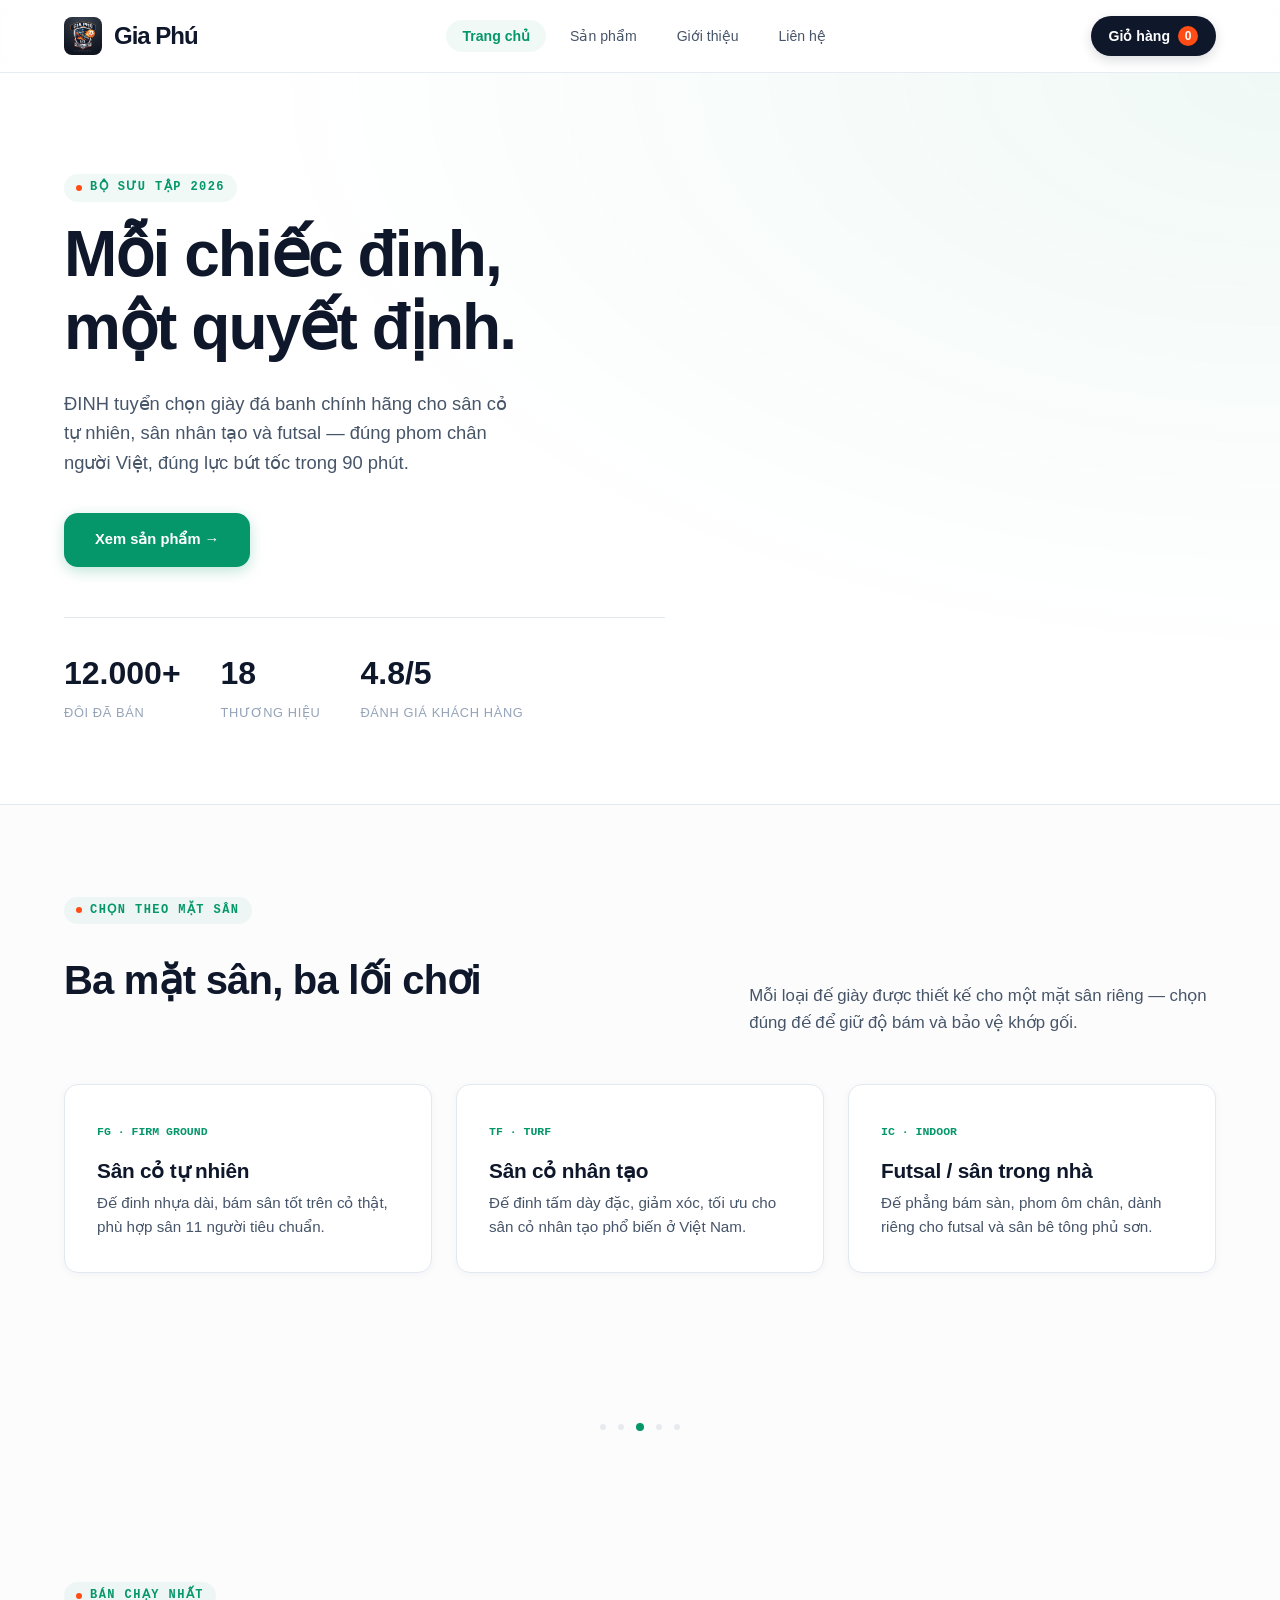
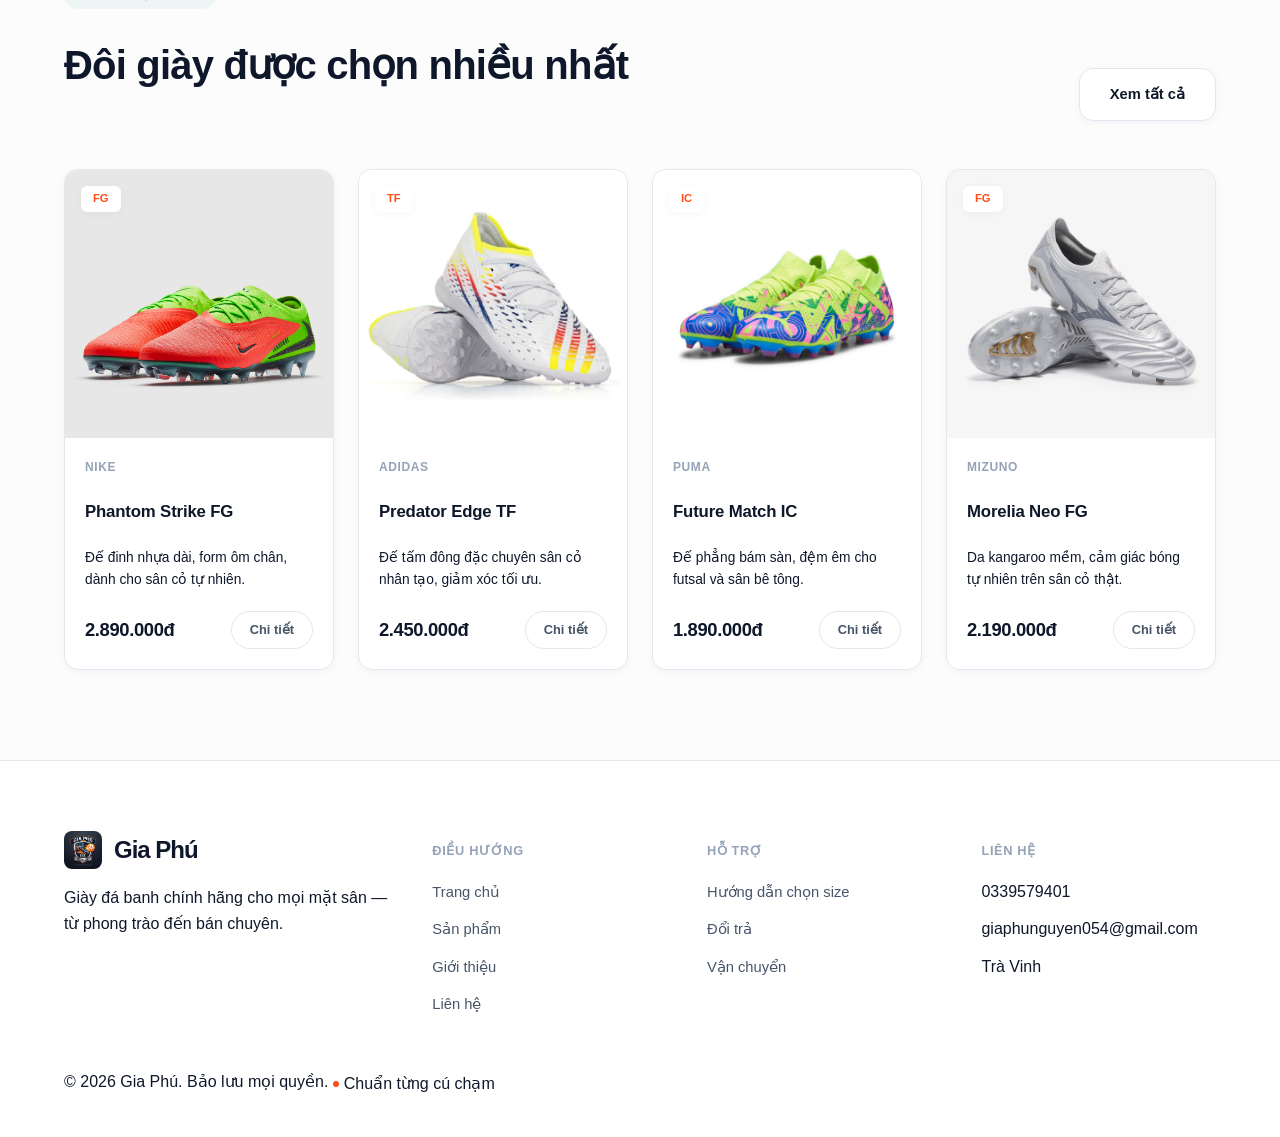
==== index.html @ eb44ae92 "update" ====
<!DOCTYPE html>
<html lang="vi">
<head>
<meta charset="UTF-8">
<meta name="viewport" content="width=device-width, initial-scale=1.0">
<title>Phú — Giày đá banh chính hãng</title>
<meta name="description" content="ĐINH — cửa hàng giày đá banh chính hãng: sân cỏ tự nhiên FG, sân cỏ nhân tạo TF, futsal IC. Chuẩn phom, chuẩn lực, chuẩn từng cú chạm.">
<link rel="icon" href="assets/logogiaphu.jpg">
<link rel="stylesheet" href="css/style.css">
</head>
<body>

<header class="site-header">
  <div class="wrap">
    <a href="index.html" class="brand">
      <img src="assets/logogiaphu.jpg" alt="Gia Phú">Gia Phú</a>
    <nav class="main-nav" id="mainNav">
      <ul>
        <li><a href="index.html" class="active">Trang chủ</a></li>
        <li><a href="html/san-pham.html">Sản phẩm</a></li>
        <li><a href="html/gioi-thieu.html">Giới thiệu</a></li>
        <li><a href="html/lien-he.html">Liên hệ</a></li>
      </ul>
    </nav>
    <div class="header-actions">
      <div class="cart-wrap">
        <button type="button" class="cart-btn" id="cartBtn" aria-haspopup="true" aria-expanded="false">
          <span class="label">Giỏ hàng</span>
          <span class="cart-count" id="cartCount">0</span>
        </button>
        <div class="cart-panel" id="cartPanel"></div>
      </div>    </div>
  </div>
</header>

<section class="hero turf-bg">
  <div class="wrap">
    <div class="hero-copy">
      <span class="eyebrow"><span class="stud"></span> Bộ sưu tập 2026</span>
      <h1>Mỗi chiếc đinh,<br>một quyết định.</h1>
      <p class="lede">ĐINH tuyển chọn giày đá banh chính hãng cho sân cỏ tự nhiên, sân nhân tạo và futsal — đúng phom chân người Việt, đúng lực bứt tốc trong 90 phút.</p>
      <div class="hero-cta">
        <a href="html/san-pham.html" class="btn btn-primary">Xem sản phẩm →</a>
     
      </div>
      <div class="hero-stats">
        <div class="stat"><b>12.000+</b><span>Đôi đã bán</span></div>
        <div class="stat"><b>18</b><span>Thương hiệu</span></div>
        <div class="stat"><b>4.8/5</b><span>Đánh giá khách hàng</span></div>
      </div>
    </div>
    
      
     
    
  </div>
</section>

<section class="categories">
  <div class="wrap">
    <div class="section-head">
      <div>
        <span class="eyebrow"><span class="stud"></span> Chọn theo mặt sân</span>
        <h2>Ba mặt sân, ba lối chơi</h2>
      </div>
      <p>Mỗi loại đế giày được thiết kế cho một mặt sân riêng — chọn đúng đế để giữ độ bám và bảo vệ khớp gối.</p>
    </div>
    <div class="category-grid">
      <div class="category-card">
        <span class="tag">FG · FIRM GROUND</span>
        <h3>Sân cỏ tự nhiên</h3>
        <p>Đế đinh nhựa dài, bám sân tốt trên cỏ thật, phù hợp sân 11 người tiêu chuẩn.</p>
      </div>
      <div class="category-card">
        <span class="tag">TF · TURF</span>
        <h3>Sân cỏ nhân tạo</h3>
        <p>Đế đinh tấm dày đặc, giảm xóc, tối ưu cho sân cỏ nhân tạo phổ biến ở Việt Nam.</p>
      </div>
      <div class="category-card">
        <span class="tag">IC · INDOOR</span>
        <h3>Futsal / sân trong nhà</h3>
        <p>Đế phẳng bám sàn, phom ôm chân, dành riêng cho futsal và sân bê tông phủ sơn.</p>
      </div>
    </div>
  </div>
</section>

<div class="wrap"><div class="stud-divider"><span class="stud"></span><span class="stud"></span><span class="stud"></span><span class="stud"></span><span class="stud"></span></div></div>

<section class="featured">
  <div class="wrap">
    <div class="section-head">
      <div>
        <span class="eyebrow"><span class="stud"></span> Bán chạy nhất</span>
        <h2>Đôi giày được chọn nhiều nhất</h2>
      </div>
      <a href="html/san-pham.html" class="btn btn-ghost">Xem tất cả</a>
    </div>
    <div class="product-grid" id="featuredGrid"></div>
  </div>
</section>


<footer class="site-footer">
  <div class="wrap">
    <div class="footer-grid">
      <div class="footer-brand">
        <a href="index.html" class="brand"><img src="assets/logogiaphu.jpg" alt="Gia Phú">Gia Phú</a>
        <p>Giày đá banh chính hãng cho mọi mặt sân — từ phong trào đến bán chuyên.</p>
      </div>
      <div class="footer-col">
        <h3>Điều hướng</h3>
        <ul>
          <li><a href="index.html">Trang chủ</a></li>
          <li><a href="html/san-pham.html">Sản phẩm</a></li>
          <li><a href="html/gioi-thieu.html">Giới thiệu</a></li>
          <li><a href="html/lien-he.html">Liên hệ</a></li>
        </ul>
      </div>
      <div class="footer-col">
        <h3>Hỗ trợ</h3>
        <ul>
          <li><a href="html/lien-he.html">Hướng dẫn chọn size</a></li>
          <li><a href="html/lien-he.html">Đổi trả</a></li>
          <li><a href="html/lien-he.html">Vận chuyển</a></li>
        </ul>
      </div>
      <div class="footer-col">
        <h3>Liên hệ</h3>
        <ul>
          <li>0339579401</li>
          <li>giaphunguyen054@gmail.com</li>
          <li>Trà Vinh</li>
        </ul>
      </div>
    </div>
    <div class="footer-bottom">
      <span>© 2026 Gia Phú. Bảo lưu mọi quyền.</span>
      <span class="stud-row"><span class="stud"></span> Chuẩn từng cú chạm</span>
    </div>
  </div>
</footer>

<script src="js/script.js"></script>
</body>
</html>
---- css/style.css ----
/* =========================================================
   ĐINH — Giày đá banh chính hãng
   Design tokens - PREMIUM MODERN LIGHT INTERFACE
   ========================================================= */

:root {
  /* Bảng màu sáng hiện đại, thanh lịch */
  --bg-main: #fcfcfd;
  --bg-sub: #f3f4f6;
  --bg-card: #ffffff;
  
  /* Màu chữ phân cấp rõ ràng theo chuẩn UI/UX hiện đại */
  --text-main: #0f172a;    /* Slate 900 - cực kỳ sang trọng */
  --text-muted: #475569;   /* Slate 600 */
  --text-light: #94a3b8;   /* Slate 400 */
  --line: #e2e8f0;         /* Slate 200 - đường kẻ rất mảnh và nhẹ */
  
  /* Màu sắc thương hiệu làm điểm nhấn (Accent Colors) */
  --pitch-green: #059669;  /* Emerald Green tươi mới, hiện đại hơn */
  --pitch-green-light: rgba(5, 150, 105, 0.06);
  --lace: #ff4d15;         /* Neon Orange năng động */
  --lace-dim: rgba(255, 77, 21, 0.08);

  /* Hệ thống font chữ hình khối hiện đại, bo tròn nhẹ góc dễ đọc */
  --font-display: 'Inter', -apple-system, BlinkMacSystemFont, 'Segoe UI', Roboto, sans-serif;
  --font-body: 'Inter', -apple-system, BlinkMacSystemFont, 'Segoe UI', Roboto, sans-serif;
  --font-mono: 'Space Mono', 'JetBrains Mono', monospace;

  --container: 1200px; /* Mở rộng không gian hiển thị rộng rãi hơn */
  --radius-sm: 8px;
  --radius: 14px;      /* Bo góc sâu hơn tạo cảm giác app di động modern */
  --radius-lg: 24px;
  
  /* Hệ thống đổ bóng mềm (Soft Shadows) đổ bóng dạng mờ */
  --shadow-sm: 0 2px 8px rgba(15, 23, 42, 0.04);
  --shadow-md: 0 12px 34px -10px rgba(15, 23, 42, 0.06);
  --shadow-lg: 0 20px 40px -15px rgba(15, 23, 42, 0.08);
}

* { 
  box-sizing: border-box; 
  transition: all 0.25s cubic-bezier(0.4, 0, 0.2, 1); /* Hiệu ứng mượt mà cho mọi tương tác */
}
html { scroll-behavior: smooth; }

body {
  margin: 0;
  background: var(--bg-main);
  color: var(--text-main);
  font-family: var(--font-body);
  line-height: 1.6;
  -webkit-font-smoothing: antialiased;
}

a { color: inherit; text-decoration: none; transition: color 0.2s ease; }
img { max-width: 100%; display: block; }
ul { list-style: none; margin: 0; padding: 0; }
button { font-family: inherit; }

.wrap {
  max-width: var(--container);
  margin: 0 auto;
  padding: 0 24px;
}

/* Kiểu chữ tiêu đề hiện đại: hạ bớt độ tương phản kích thước bạo lực, tăng độ tinh tế */
h1, h2, h3, .display {
  font-family: var(--font-display);
  font-weight: 700;
  letter-spacing: -0.03em;
  text-transform: none;
  line-height: 1.15;
  color: var(--text-main);
}

h1 { font-size: clamp(2.4rem, 6vw, 4rem); font-weight: 800; }
h2 { font-size: clamp(1.8rem, 4vw, 2.5rem); font-weight: 800; letter-spacing: -0.02em; }
h3 { font-size: 1.3rem; font-weight: 600; letter-spacing: -0.01em; }

.eyebrow {
  font-family: var(--font-mono);
  font-size: 0.75rem;
  letter-spacing: 0.12em;
  text-transform: uppercase;
  color: var(--pitch-green);
  background: var(--pitch-green-light);
  padding: 4px 12px;
  border-radius: 999px;
  display: inline-flex;
  align-items: center;
  gap: 8px;
  font-weight: 600;
}

.price {
  font-family: var(--font-display);
  font-weight: 700;
  letter-spacing: -0.02em;
}

/* ---------- Stud signature mark ---------- */
.stud {
  display: inline-block;
  width: 6px;
  height: 6px;
  border-radius: 50%;
  background: var(--lace);
  flex: none;
}

.stud-row {
  display: inline-flex;
  align-items: center;
  gap: 5px;
}

.stud-divider {
  display: flex;
  align-items: center;
  justify-content: center;
  gap: 12px;
  margin: 0;
  padding: 60px 0;
}
.stud-divider .stud { width: 6px; height: 6px; opacity: 0.2; background: var(--text-light); }
.stud-divider .stud:nth-child(3) { opacity: 1; width: 8px; height: 8px; background: var(--pitch-green); }

/* ---------- Turf stripe background (Modern Glow) ---------- */
.turf-bg {
  position: relative;
  overflow: hidden;
  background: radial-gradient(100% 100% at 100% 0%, var(--pitch-green-light) 0%, transparent 80%), #ffffff;
  border-bottom: 1px solid var(--line);
}
.turf-bg::before { display: none; }
.turf-bg > * { position: relative; z-index: 1; }

/* ---------- Header / Nav hiện đại ---------- */
.site-header {
  position: sticky;
  top: 0;
  z-index: 50;
  background: rgba(255, 255, 255, 0.8);
  backdrop-filter: blur(20px); /* Hiệu ứng kính mờ (Glassmorphism) cao cấp */
  border-bottom: 1px solid rgba(226, 232, 240, 0.8);
}

.site-header .wrap {
  display: flex;
  flex-wrap: wrap;
  row-gap: 12px;
  align-items: center;
  justify-content: space-between;
  padding-top: 16px;
  padding-bottom: 16px;
}

.brand {
  display: flex;
  align-items: center;
  gap: 12px;
  font-family: var(--font-display);
  font-size: 1.5rem;
  font-weight: 800;
  letter-spacing: -1px;
  color: var(--text-main);
}
.brand img { width: 38px; height: 38px; border-radius: var(--radius-sm); object-fit: cover; }

.main-nav ul {
  display: flex;
  gap: 8px;
}
.main-nav a {
  font-size: 0.88rem;
  font-weight: 500;
  color: var(--text-muted);
  padding: 8px 16px;
  border-radius: 999px;
}
.main-nav a:hover { color: var(--text-main); background: var(--bg-sub); }
.main-nav a.active { 
  color: var(--pitch-green); 
  background: var(--pitch-green-light);
  font-weight: 600;
}

.header-actions { display: flex; align-items: center; gap: 16px; z-index: 2; }
.cart-wrap { position: relative; }
.cart-btn {
  border: none;
  padding: 10px 18px;
  border-radius: 999px;
  font-size: 0.88rem;
  font-weight: 600;
  display: flex;
  align-items: center;
  gap: 8px;
  background: var(--text-main);
  color: #ffffff;
  box-shadow: 0 4px 12px rgba(15, 23, 42, 0.15);
  cursor: pointer;
}
.cart-btn:hover { background: #1e293b; transform: translateY(-1px); }
.cart-count {
  background: var(--lace);
  color: #ffffff;
  font-family: var(--font-display);
  font-weight: 700;
  font-size: 0.75rem;
  min-width: 20px;
  height: 20px;
  border-radius: 999px;
  display: inline-flex;
  align-items: center;
  justify-content: center;
}

/* ---------- Cart dropdown panel ---------- */
.cart-panel {
  display: none;
  position: absolute;
  top: calc(100% + 12px);
  right: 0;
  width: 340px;
  max-width: 90vw;
  background: #ffffff;
  border: 1px solid var(--line);
  border-radius: var(--radius);
  box-shadow: var(--shadow-lg);
  padding: 18px;
  z-index: 60;
}
.cart-panel.open { display: block; }
.cart-panel h3 { font-size: 1rem; margin: 0 0 12px; }
.cart-panel .cart-empty { color: var(--text-light); font-size: 0.9rem; padding: 20px 0; text-align: center; }
.cart-items { max-height: 320px; overflow-y: auto; display: flex; flex-direction: column; gap: 12px; margin-bottom: 14px; }
.cart-item { display: flex; gap: 10px; align-items: center; }
.cart-item img { width: 52px; height: 52px; object-fit: cover; border-radius: var(--radius-sm); flex: none; }
.cart-item-info { flex: 1; min-width: 0; }
.cart-item-info .name { font-size: 0.86rem; font-weight: 600; display: block; overflow: hidden; text-overflow: ellipsis; white-space: nowrap; }
.cart-item-info .meta { font-size: 0.78rem; color: var(--text-light); }
.cart-item-info .line-price { font-size: 0.82rem; font-weight: 600; color: var(--pitch-green); }
.cart-item-remove {
  border: none; background: var(--bg-sub); color: var(--text-muted);
  width: 24px; height: 24px; border-radius: 50%; cursor: pointer;
  display: flex; align-items: center; justify-content: center; font-size: 0.85rem; flex: none;
}
.cart-item-remove:hover { background: var(--lace-dim); color: var(--lace); }
.cart-panel-total {
  display: flex; justify-content: space-between; align-items: center;
  border-top: 1px solid var(--line); padding-top: 12px; margin-bottom: 14px; font-weight: 700;
}
.cart-panel-actions { display: flex; flex-direction: column; gap: 8px; }

/* ---------- Buttons (Nút bo tròn, đổ bóng thông minh) ---------- */
.btn {
  display: inline-flex;
  align-items: center;
  justify-content: center;
  gap: 10px;
  padding: 14px 30px;
  border-radius: var(--radius);
  font-weight: 600;
  font-size: 0.92rem;
  border: 1px solid transparent;
  cursor: pointer;
}
.btn-primary {
  background: var(--pitch-green);
  color: #ffffff;
  box-shadow: 0 4px 14px rgba(5, 150, 105, 0.25);
}
.btn-primary:hover { transform: translateY(-3px); box-shadow: 0 6px 20px rgba(5, 150, 105, 0.35); background: #047857; }
.btn-ghost {
  background: #ffffff;
  color: var(--text-main);
  border-color: var(--line);
  box-shadow: var(--shadow-sm);
}
.btn-ghost:hover { border-color: var(--text-light); background: var(--bg-sub); transform: translateY(-2px); }
.btn-block { width: 100%; }

/* ---------- Hero Section hiện đại ---------- */
.hero {
  padding: 100px 0 80px;
}
.hero .wrap {
  display: grid;
  grid-template-columns: 1.1fr 0.9fr;
  gap: 60px;
  align-items: center;
}
.hero-copy p.lede {
  font-size: 1.15rem;
  color: var(--text-muted);
  max-width: 44ch;
  margin: 24px 0 36px;
}
.hero-copy h1 { margin: 16px 0 0; }
.hero-cta { display: flex; gap: 16px; flex-wrap: wrap; }

.hero-stats {
  display: flex;
  gap: 40px;
  margin-top: 50px;
  padding-top: 30px;
  border-top: 1px solid var(--line);
}
.hero-stats .stat b {
  font-family: var(--font-display);
  font-size: 2rem;
  display: block;
  color: var(--text-main);
}
.hero-stats .stat span {
  font-size: 0.8rem;
  color: var(--text-light);
  font-weight: 500;
  text-transform: uppercase;
  letter-spacing: 0.05em;
}

.hero-visual {
  position: relative;
  aspect-ratio: 1/1;
  border-radius: var(--radius-lg);
  background: linear-gradient(135deg, #f8fafc 0%, #f1f5f9 100%);
  border: 1px solid var(--line);
  display: flex;
  align-items: center;
  justify-content: center;
  box-shadow: var(--shadow-md);
}
.hero-visual svg { width: 65%; height: 65%; filter: drop-shadow(0 15px 25px rgba(0,0,0,0.06)); }
.hero-visual svg path { stroke: var(--text-main); }
.hero-badge {
  position: absolute;
  bottom: 24px; left: 24px;
  background: #ffffff;
  border-radius: var(--radius);
  padding: 10px 20px;
  font-family: var(--font-display);
  font-size: 0.8rem;
  color: var(--text-main);
  font-weight: 700;
  box-shadow: var(--shadow-md);
  border: 1px solid rgba(255,255,255,0.6);
}

/* ---------- Sections ---------- */
section { padding: 90px 0; }
.section-head {
  display: flex;
  align-items: flex-end;
  justify-content: space-between;
  gap: 20px;
  margin-bottom: 48px;
  flex-wrap: wrap;
}
.section-head p { color: var(--text-muted); max-width: 50ch; margin: 12px 0 0; font-size: 1.05rem; }

/* ---------- Category Cards mượt mà ---------- */
.category-grid {
  display: grid;
  grid-template-columns: repeat(3, 1fr);
  gap: 24px;
}
.category-card {
  border: 1px solid var(--line);
  border-radius: var(--radius);
  padding: 32px;
  background: var(--bg-card);
  box-shadow: var(--shadow-sm);
}
.category-card:hover { 
  border-color: transparent; 
  transform: translateY(-6px); 
  box-shadow: var(--shadow-lg); 
}
.category-card .tag {
  font-family: var(--font-mono);
  font-size: 0.72rem;
  color: var(--pitch-green);
  font-weight: 600;
}
.category-card h3 { margin: 16px 0 8px; }
.category-card p { color: var(--text-muted); font-size: 0.95rem; margin: 0; }

/* ---------- Product Grid & Filter Bar ---------- */
.filter-bar {
  display: flex;
  gap: 8px;
  flex-wrap: wrap;
  margin-bottom: 40px;
}
.filter-chip {
  border: 1px solid var(--line);
  background: transparent;
  color: var(--text-muted);
  padding: 10px 20px;
  border-radius: 999px;
  font-size: 0.85rem;
  font-weight: 600;
  cursor: pointer;
}
.filter-chip:hover { color: var(--text-main); background: var(--bg-sub); border-color: var(--text-light); }
.filter-chip.active {
  background: var(--text-main);
  border-color: var(--text-main);
  color: #ffffff;
  box-shadow: var(--shadow-sm);
}

.product-grid {
  display: grid;
  grid-template-columns: repeat(4, 1fr);
  gap: 24px;
}
.product-card {
  background: var(--bg-card);
  border: 1px solid var(--line);
  border-radius: var(--radius);
  overflow: hidden;
  display: flex;
  flex-direction: column;
  box-shadow: var(--shadow-sm);
}
.product-card:hover { 
  transform: translateY(-8px); 
  border-color: transparent;
  box-shadow: var(--shadow-lg); 
}
.product-thumb {
  aspect-ratio: 1/1; /* Chuyển thành tỷ lệ vuông chuẩn Instagram/Nike sạch sẽ */
  display: flex;
  align-items: center;
  justify-content: center;
  background: #f8fafc;
  position: relative;
}
.product-thumb svg { width: 60%; filter: drop-shadow(0 8px 16px rgba(0,0,0,0.04)); }
.product-thumb svg path { stroke: var(--text-main); }
.product-thumb .thumb-tag {
  position: absolute;
  top: 16px; left: 16px;
  background: #ffffff;
  font-family: var(--font-display);
  font-size: 0.7rem;
  font-weight: 700;
  padding: 4px 12px;
  border-radius: 6px;
  color: var(--lace);
  box-shadow: var(--shadow-sm);
}
.product-body { padding: 20px; display: flex; flex-direction: column; gap: 8px; flex: 1; }
.product-body .brand-name { font-size: 0.75rem; color: var(--text-light); font-weight: 600; text-transform: uppercase; letter-spacing: 0.05em; }
.product-body h3 { font-size: 1.05rem; font-weight: 600; color: var(--text-main); }
.product-foot { display: flex; align-items: center; justify-content: space-between; margin-top: auto; padding-top: 12px; }
.product-foot .price { font-size: 1.15rem; color: var(--text-main); }
.product-link-btn {
  border: 1px solid var(--line);
  border-radius: 999px;
  padding: 8px 18px;
  font-size: 0.8rem;
  font-weight: 600;
  color: var(--text-muted);
  background: #ffffff;
}
.product-card:hover .product-link-btn { 
  border-color: var(--pitch-green); 
  background: var(--pitch-green); 
  color: #ffffff; 
  box-shadow: 0 4px 10px rgba(5, 150, 105, 0.2);
}

.product-grid.empty-state { display: block; }
.empty-msg {
  text-align: center;
  padding: 80px 20px;
  color: var(--text-light);
  border: 2px dashed var(--line);
  border-radius: var(--radius);
}

/* ---------- Product Detail (Premium Showcase) ---------- */
.product-detail {
  display: grid;
  grid-template-columns: 1.1fr 0.9fr;
  gap: 64px;
  align-items: flex-start;
}
.detail-gallery { position: sticky; top: 120px; }
.detail-hero-thumb {
  aspect-ratio: 1/1;
  border-radius: var(--radius-lg);
  background: #f8fafc;
  border: 1px solid var(--line);
  display: flex; align-items: center; justify-content: center;
  margin-bottom: 20px;
  box-shadow: var(--shadow-sm);
}
.detail-hero-thumb svg { width: 60%; filter: drop-shadow(0 20px 30px rgba(0,0,0,0.05)); }
.detail-hero-thumb svg path { stroke: var(--text-main); }
.detail-thumbs { display: flex; gap: 14px; }
.detail-thumbs .mini {
  width: 76px; height: 76px;
  border-radius: var(--radius);
  border: 1px solid var(--line);
  background: #ffffff;
  display: flex; align-items: center; justify-content: center;
  cursor: pointer;
}
.detail-thumbs .mini.active { border-color: var(--text-main); background: var(--bg-sub); transform: scale(0.95); }
.detail-thumbs .mini svg path { stroke: var(--text-main); }

.detail-info h1 { font-size: clamp(2.2rem, 5vw, 3rem); margin: 0 0 16px; }
.detail-price { font-size: 1.8rem; color: var(--pitch-green); margin: 0 0 24px; }
.detail-desc { color: var(--text-muted); margin-bottom: 32px; font-size: 1.02rem; }

.option-block { margin-bottom: 30px; }
.option-label {
  font-size: 0.8rem;
  text-transform: uppercase;
  letter-spacing: 0.05em;
  color: var(--text-light);
  margin-bottom: 14px;
  display: block;
  font-weight: 700;
}
.size-grid { display: flex; gap: 12px; flex-wrap: wrap; }
.size-chip {
  width: 56px; height: 48px;
  border: 1px solid var(--line);
  border-radius: var(--radius-sm);
  background: #ffffff;
  color: var(--text-main);
  font-family: var(--font-display);
  font-weight: 600;
  cursor: pointer;
  box-shadow: var(--shadow-sm);
}
.size-chip:hover { border-color: var(--text-main); }
.size-chip.selected { 
  border-color: var(--text-main); 
  background: var(--text-main); 
  color: #ffffff; 
  box-shadow: 0 4px 12px rgba(15, 23, 42, 0.15);
}

.qty-row { display: flex; align-items: center; gap: 20px; }
.qty-control {
  display: inline-flex;
  align-items: center;
  border: 1px solid var(--line);
  border-radius: 999px;
  background: #ffffff;
  padding: 4px;
  box-shadow: var(--shadow-sm);
}
.qty-control button {
  width: 38px; height: 38px;
  background: var(--bg-sub);
  border: none;
  color: var(--text-main);
  font-size: 1.1rem;
  border-radius: 50%;
  cursor: pointer;
}
.qty-control button:hover { background: var(--line); }
.qty-control span { min-width: 36px; text-align: center; font-weight: 600; }

.detail-actions { display: flex; gap: 16px; margin-top: 16px; }

.spec-table { width: 100%; border-collapse: collapse; margin-top: 20px; }
.spec-table td { padding: 14px 0; border-bottom: 1px solid var(--line); font-size: 0.95rem; }
.spec-table td:first-child { color: var(--text-muted); width: 40%; }
.spec-table td:last-child { font-weight: 500; color: var(--text-main); }

/* ---------- About & Timeline ---------- */
.timeline { border-left: 2px solid var(--line); margin-left: 8px; }
.timeline-item { position: relative; padding: 6px 0 50px 36px; }
.timeline-item::before {
  content: "";
  position: absolute;
  left: -6px; top: 10px;
  width: 10px; height: 10px;
  border-radius: 50%;
  background: var(--pitch-green);
  box-shadow: 0 0 0 5px var(--pitch-green-light);
}
.timeline-item .year { font-family: var(--font-mono); color: var(--pitch-green); font-weight: 700; }
.timeline-item h3 { margin: 10px 0 8px; font-size: 1.2rem; }

.value-grid { display: grid; grid-template-columns: repeat(3, 1fr); gap: 24px; }
.value-card { border: 1px solid var(--line); border-radius: var(--radius); padding: 32px; background: #ffffff; box-shadow: var(--shadow-sm); }
.value-card h3 { margin: 12px 0 8px; }

.team-grid { display: grid; grid-template-columns: repeat(4, 1fr); gap: 24px; }
.team-avatar {
  aspect-ratio: 1/1; border-radius: var(--radius);
  background: #f1f5f9; border: 1px solid var(--line);
  display: flex; align-items: center; justify-content: center; margin-bottom: 16px;
}
.team-avatar svg { width: 40%; }
.team-avatar svg path { stroke: var(--text-main); }

/* ---------- Contact Page (Clean Input) ---------- */
.contact-grid { display: grid; grid-template-columns: 1fr 1fr; gap: 60px; }
.contact-form { display: flex; flex-direction: column; gap: 20px; }
.field label { display: block; font-size: 0.8rem; font-weight: 700; text-transform: uppercase; color: var(--text-muted); margin-bottom: 8px; }
.field input, .field textarea, .field select {
  width: 100%;
  background: #ffffff;
  border: 1px solid var(--line);
  border-radius: var(--radius-sm);
  padding: 14px 16px;
  color: var(--text-main);
  box-shadow: var(--shadow-sm);
}
.field input:focus, .field textarea:focus, .field select:focus {
  outline: none;
  border-color: var(--text-main);
  box-shadow: 0 0 0 4px rgba(15, 23, 42, 0.05);
}
.field-error-msg { display: none; color: #dc2626; font-size: 0.78rem; margin-top: 6px; }
.field.error .field-error-msg { display: block; }
.field.error input, .field.error textarea, .field.error select { border-color: #dc2626; }
.form-msg { display: none; margin-top: 14px; font-size: 0.88rem; padding: 12px 14px; border-radius: var(--radius-sm); }
.form-msg.show { display: block; background: #fee2e2; color: #b91c1c; }
.form-msg.show.ok { background: var(--pitch-green-light); color: var(--pitch-green); }
.contact-info-card { border: 1px solid var(--line); border-radius: var(--radius); padding: 36px; background: #ffffff; box-shadow: var(--shadow-sm); }

/* ---------- Checkout modal ---------- */
.checkout-overlay {
  display: none;
  position: fixed;
  inset: 0;
  background: rgba(15, 23, 42, 0.55);
  align-items: center;
  justify-content: center;
  padding: 24px;
  z-index: 100;
}
.checkout-overlay.open { display: flex; }
.checkout-modal {
  position: relative;
  background: #ffffff;
  border-radius: var(--radius-lg);
  padding: 32px;
  width: 480px;
  max-width: 100%;
  max-height: 88vh;
  overflow-y: auto;
  box-shadow: var(--shadow-lg);
}
.checkout-close {
  position: absolute;
  top: 18px;
  right: 18px;
  width: 32px;
  height: 32px;
  border-radius: 50%;
  border: none;
  background: var(--bg-sub);
  color: var(--text-main);
  cursor: pointer;
  font-size: 0.9rem;
}
.checkout-close:hover { background: var(--lace-dim); color: var(--lace); }
.checkout-summary {
  background: var(--bg-sub);
  border-radius: var(--radius);
  padding: 14px 16px;
  font-size: 0.86rem;
}
.checkout-summary-row { display: flex; justify-content: space-between; gap: 12px; padding: 6px 0; color: var(--text-muted); }
.checkout-summary-total { border-top: 1px solid var(--line); margin-top: 6px; padding-top: 10px; font-weight: 700; color: var(--text-main); }

/* ---------- Newsletter Banner (Gradient Glow) ---------- */
.cta-banner {
  border-radius: var(--radius-lg);
  padding: 64px 32px;
  text-align: center;
  background: linear-gradient(135deg, #f8fafc 0%, #edf2f7 100%);
  border: 1px solid var(--line);
  box-shadow: var(--shadow-md);
}
.cta-form { display: flex; gap: 12px; max-width: 460px; margin: 0 auto; }
.cta-form input {
  flex: 1; padding: 14px 20px; border-radius: var(--radius);
  border: 1px solid var(--line); background: #ffffff; box-shadow: var(--shadow-sm);
}

/* ---------- Footer ---------- */
.site-footer {
  border-top: 1px solid var(--line);
  padding: 70px 0 40px;
  background: #ffffff;
}
.footer-grid { display: grid; grid-template-columns: 1.4fr 1fr 1fr 1fr; gap: 40px; padding-bottom: 40px; }
.footer-col h3 { font-size: 0.8rem; text-transform: uppercase; color: var(--text-light); margin-bottom: 20px; font-weight: 700; letter-spacing: 0.05em; }
.footer-col ul li { margin-bottom: 12px; }
.footer-col a { color: var(--text-muted); font-size: 0.92rem; }
.footer-col a:hover { color: var(--text-main); }

/* ---------- Responsive ---------- */
@media (max-width: 780px) {
  .main-nav { order: 3; width: 100%; }
  .main-nav ul { justify-content: center; flex-wrap: wrap; gap: 4px; }
}
@media (max-width: 980px) {
  .hero .wrap { grid-template-columns: 1fr; text-align: center; }
  .hero-copy p.lede { margin: 24px auto 36px; }
  .hero-cta { justify-content: center; }
  .hero-stats { justify-content: center; }
  .category-grid, .team-grid { grid-template-columns: repeat(2, 1fr); }
  .product-grid { grid-template-columns: repeat(2, 1fr); }
  .product-detail { grid-template-columns: 1fr; }
  .contact-grid { grid-template-columns: 1fr; }
  .footer-grid { grid-template-columns: 1fr 1fr; }
}
@media (max-width: 640px) {
  .product-grid, .category-grid, .footer-grid, .team-grid, .value-grid { grid-template-columns: 1fr; }
}
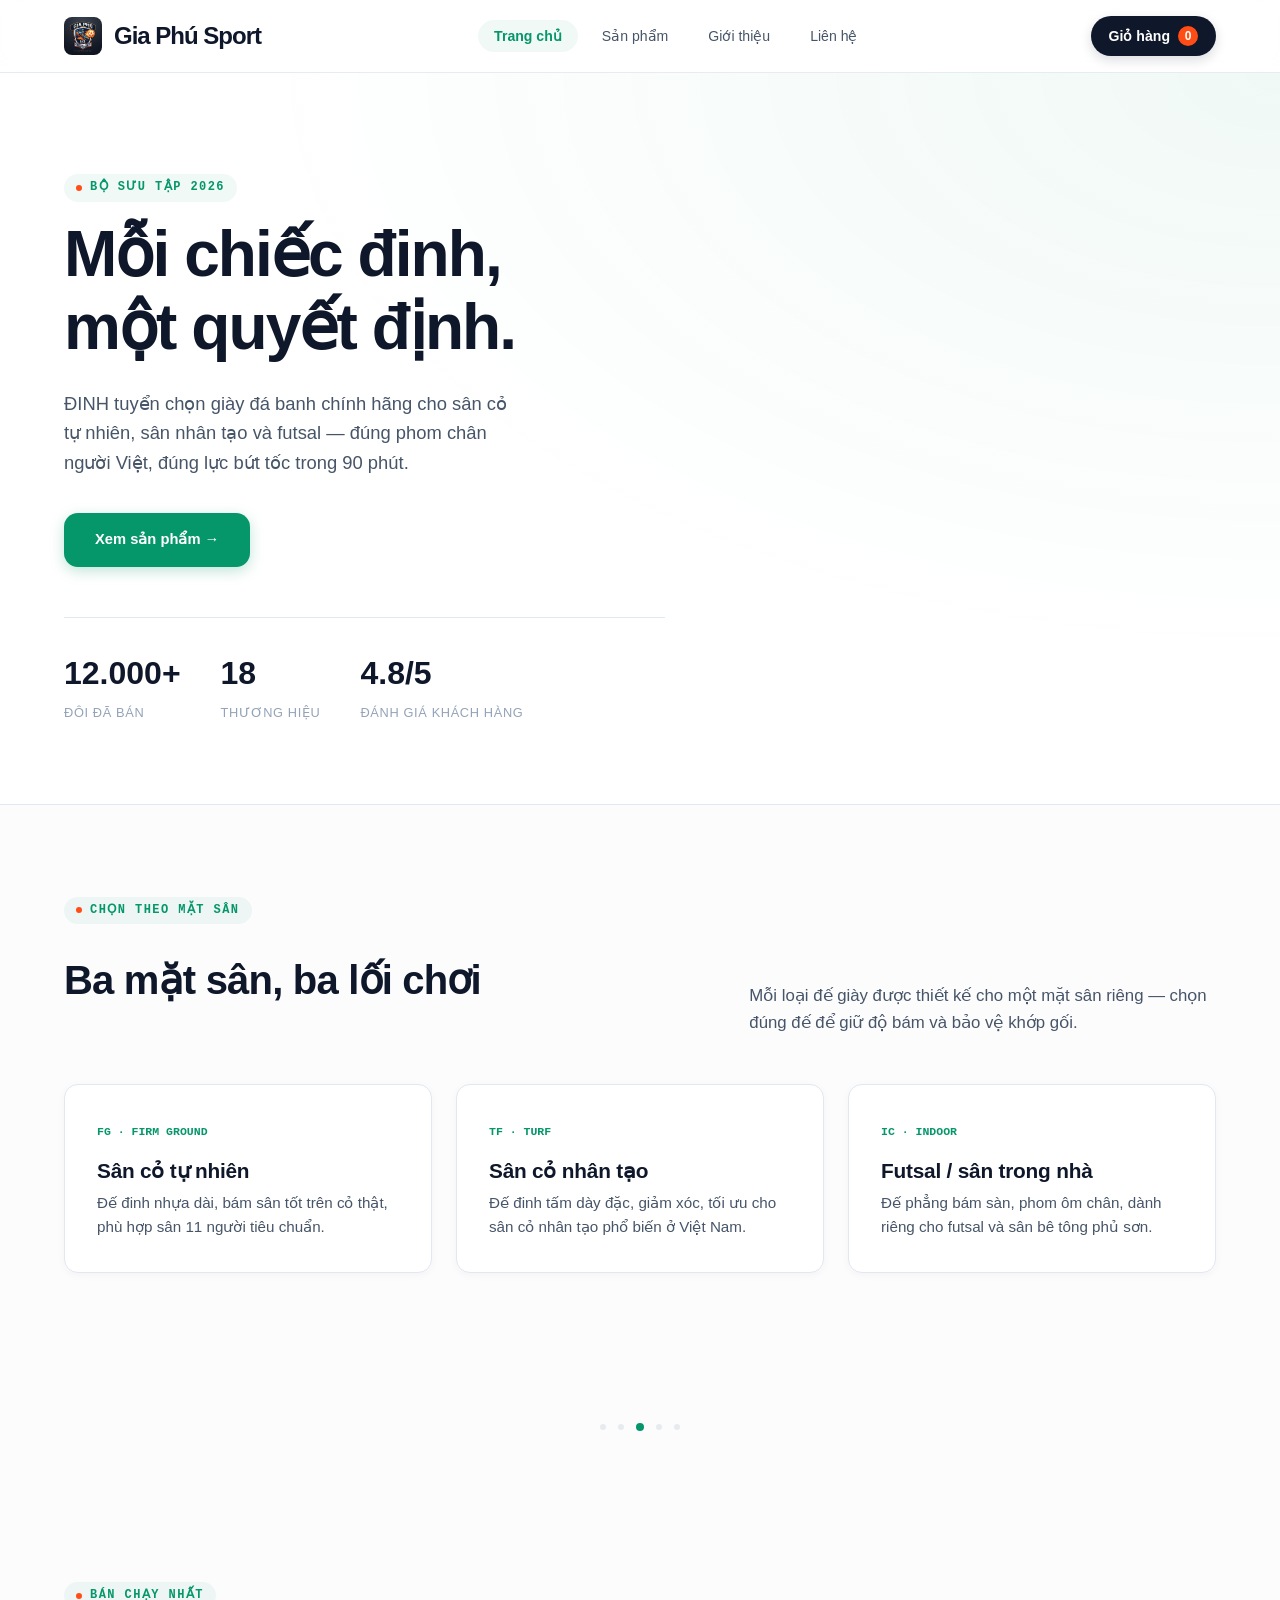
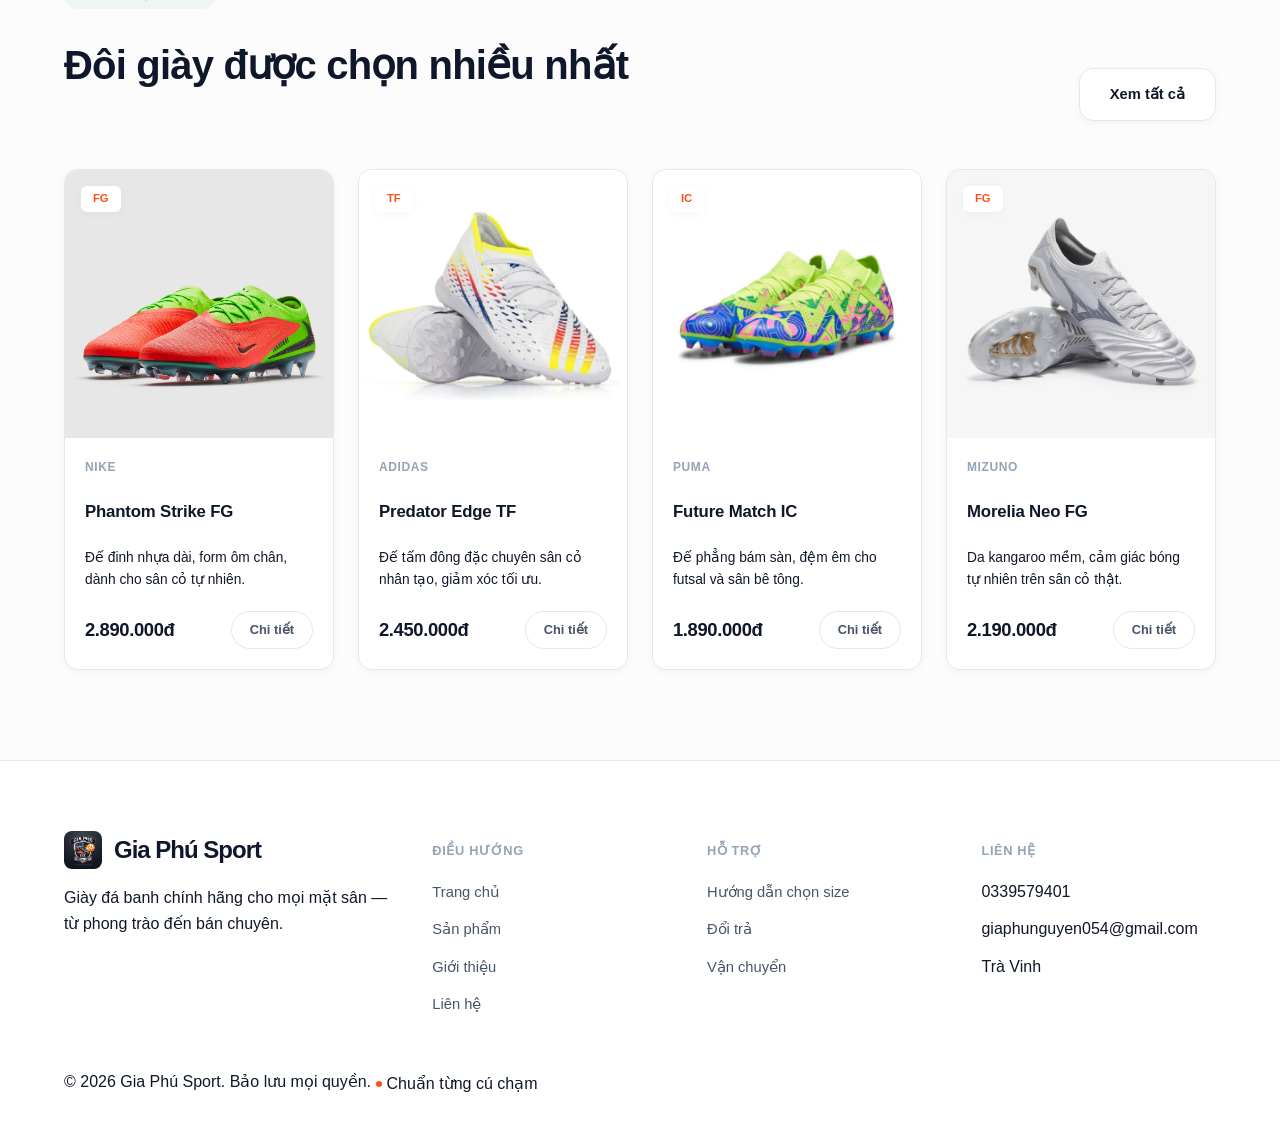
==== commit e27c746d: "update" ====
--- a/index.html
+++ b/index.html
@@ -3,8 +3,8 @@
 <head>
 <meta charset="UTF-8">
 <meta name="viewport" content="width=device-width, initial-scale=1.0">
-<title>Phú — Giày đá banh chính hãng</title>
-<meta name="description" content="ĐINH — cửa hàng giày đá banh chính hãng: sân cỏ tự nhiên FG, sân cỏ nhân tạo TF, futsal IC. Chuẩn phom, chuẩn lực, chuẩn từng cú chạm.">
+<title> Gia Phú Sport — Giày đá banh chính hãng</title>
+<meta name="description" content="Gia Phú Sport — cửa hàng giày đá banh chính hãng: sân cỏ tự nhiên FG, sân cỏ nhân tạo TF, futsal IC. Chuẩn phom, chuẩn lực, chuẩn từng cú chạm.">
 <link rel="icon" href="assets/logogiaphu.jpg">
 <link rel="stylesheet" href="css/style.css">
 </head>
@@ -13,7 +13,7 @@
 <header class="site-header">
   <div class="wrap">
     <a href="index.html" class="brand">
-      <img src="assets/logogiaphu.jpg" alt="Gia Phú">Gia Phú</a>
+      <img src="assets/logogiaphu.jpg" alt="Gia Phú">Gia Phú Sport</a>
     <nav class="main-nav" id="mainNav">
       <ul>
         <li><a href="index.html" class="active">Trang chủ</a></li>
@@ -105,7 +105,7 @@
   <div class="wrap">
     <div class="footer-grid">
       <div class="footer-brand">
-        <a href="index.html" class="brand"><img src="assets/logogiaphu.jpg" alt="Gia Phú">Gia Phú</a>
+        <a href="index.html" class="brand"><img src="assets/logogiaphu.jpg" alt="Gia Phú">Gia Phú Sport</a>
         <p>Giày đá banh chính hãng cho mọi mặt sân — từ phong trào đến bán chuyên.</p>
       </div>
       <div class="footer-col">
@@ -135,7 +135,7 @@
       </div>
     </div>
     <div class="footer-bottom">
-      <span>© 2026 Gia Phú. Bảo lưu mọi quyền.</span>
+      <span>© 2026 Gia Phú Sport. Bảo lưu mọi quyền.</span>
       <span class="stud-row"><span class="stud"></span> Chuẩn từng cú chạm</span>
     </div>
   </div>
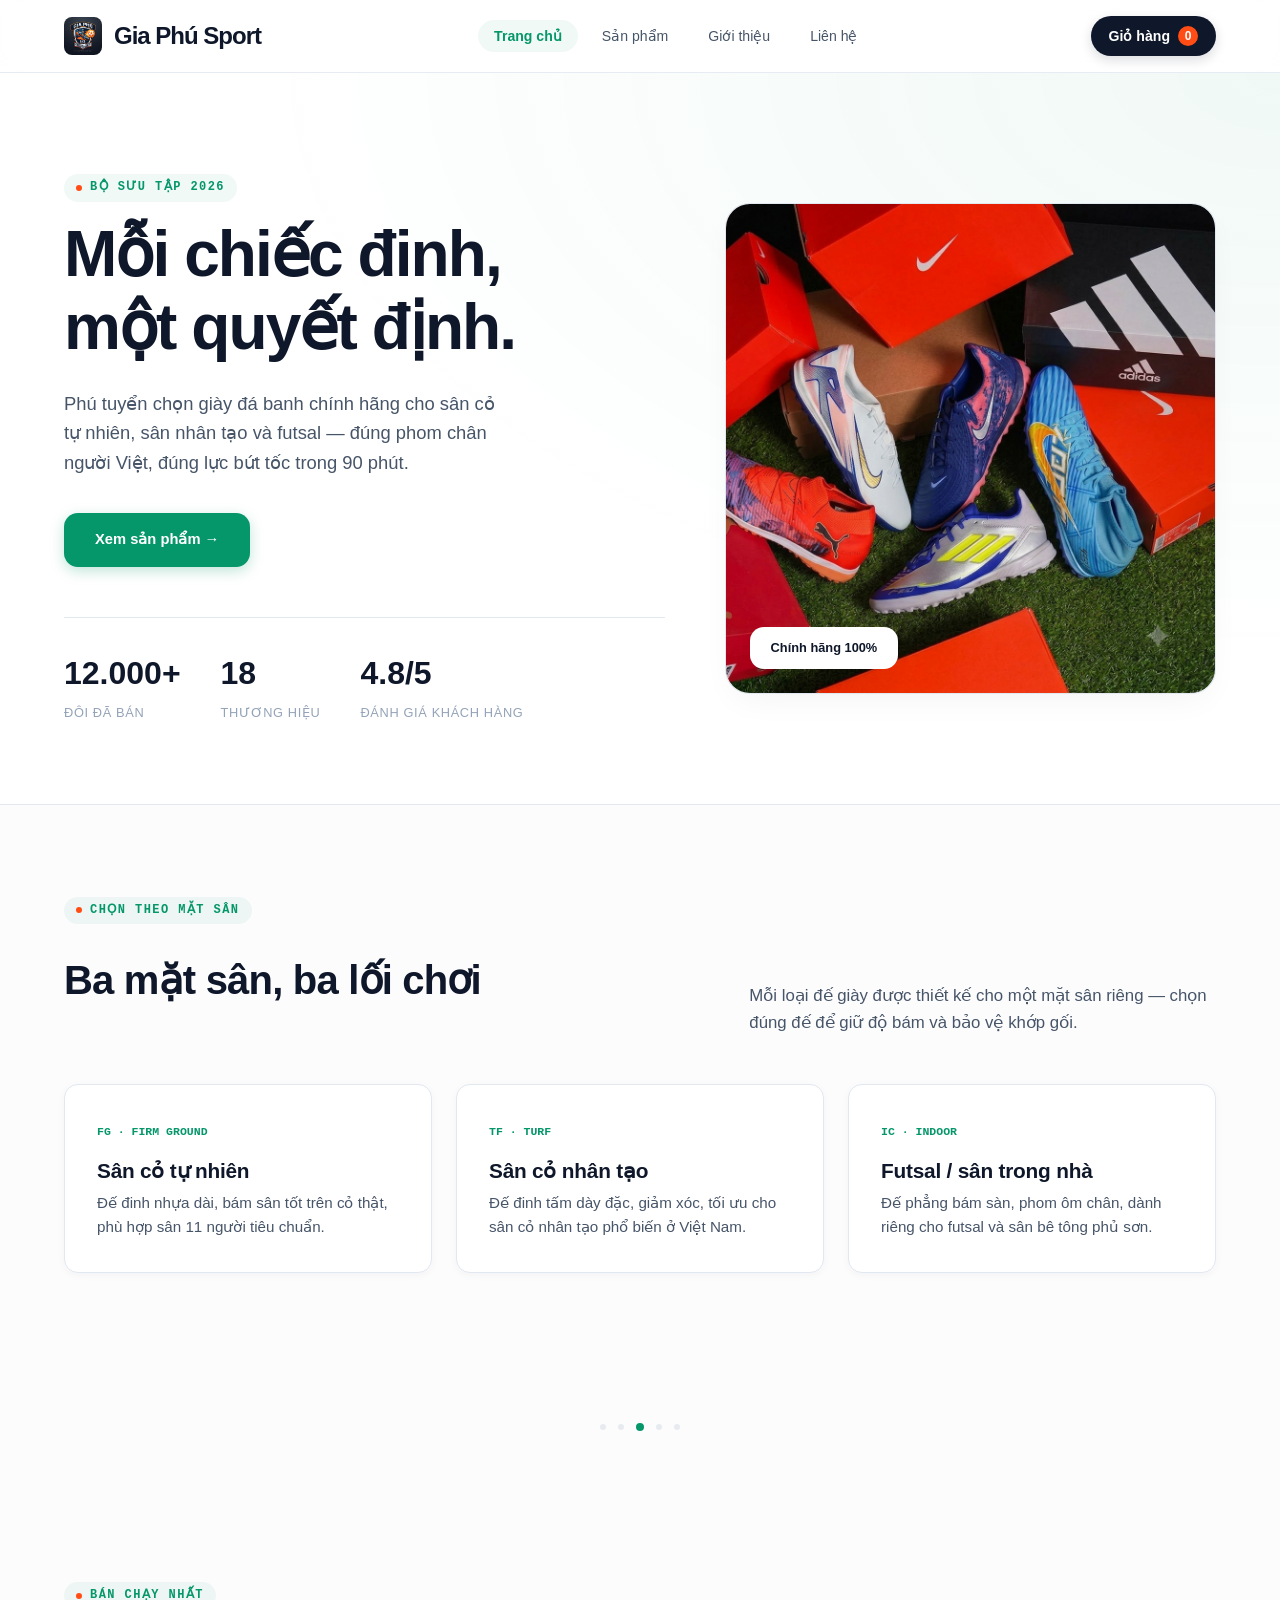
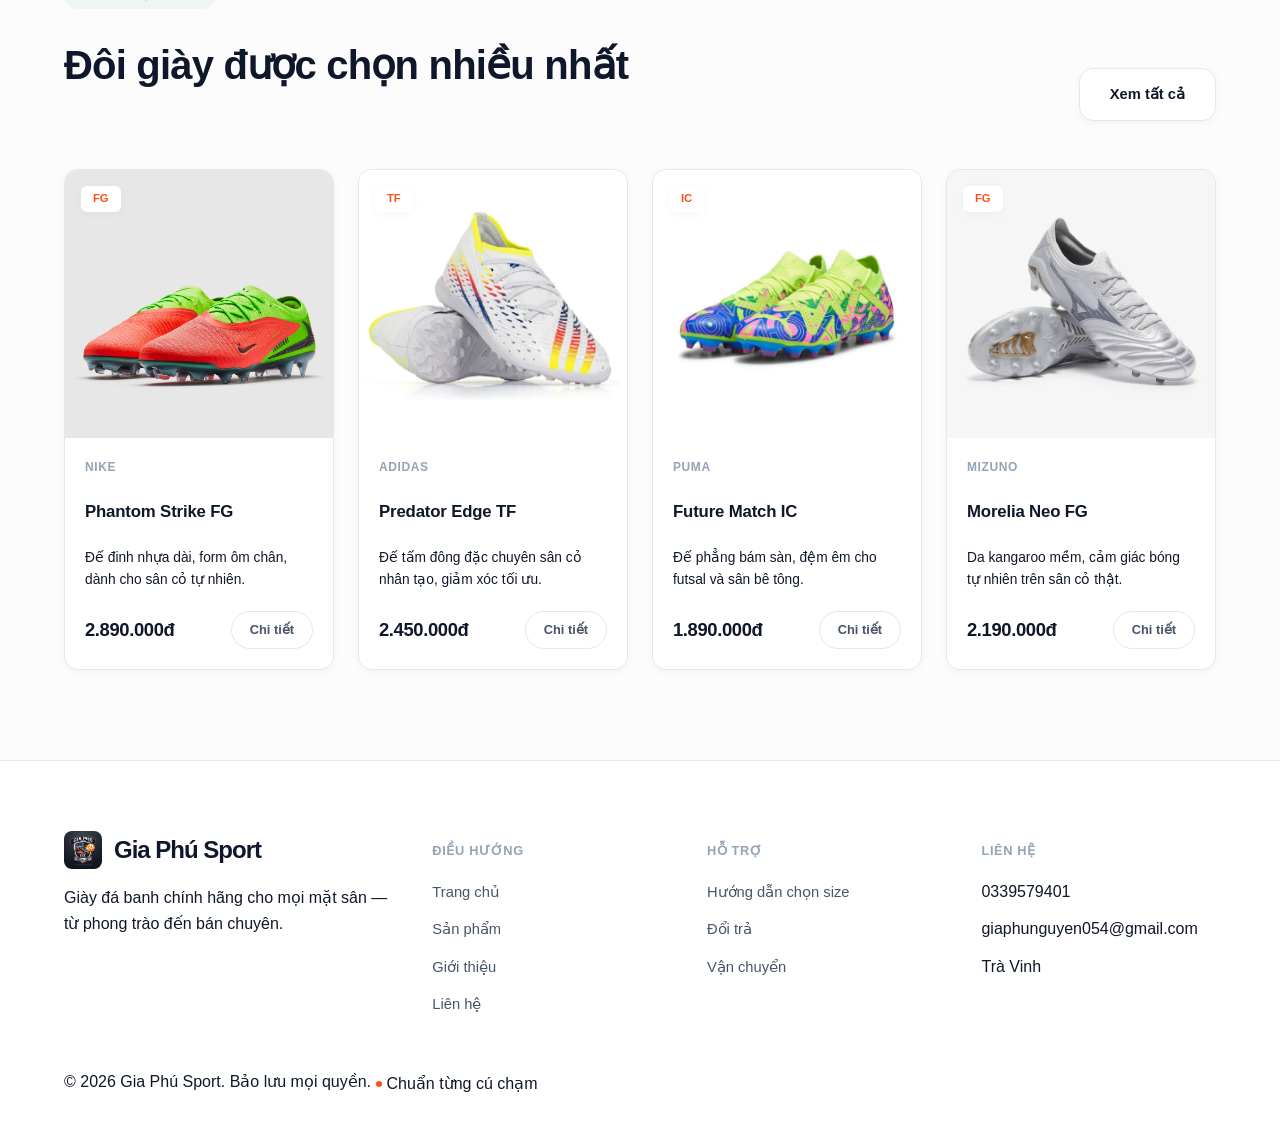
==== commit f680f800: "update" ====
--- a/index.html
+++ b/index.html
@@ -38,7 +38,7 @@
     <div class="hero-copy">
       <span class="eyebrow"><span class="stud"></span> Bộ sưu tập 2026</span>
       <h1>Mỗi chiếc đinh,<br>một quyết định.</h1>
-      <p class="lede">ĐINH tuyển chọn giày đá banh chính hãng cho sân cỏ tự nhiên, sân nhân tạo và futsal — đúng phom chân người Việt, đúng lực bứt tốc trong 90 phút.</p>
+      <p class="lede">Phú tuyển chọn giày đá banh chính hãng cho sân cỏ tự nhiên, sân nhân tạo và futsal — đúng phom chân người Việt, đúng lực bứt tốc trong 90 phút.</p>
       <div class="hero-cta">
         <a href="html/san-pham.html" class="btn btn-primary">Xem sản phẩm →</a>
      
@@ -49,10 +49,12 @@
         <div class="stat"><b>4.8/5</b><span>Đánh giá khách hàng</span></div>
       </div>
     </div>
-    
-      
-     
-    
+
+    <div class="hero-visual">
+      <img src="assets/banner.jpg" alt="Giày đá banh Gia Phú Sport" style="width:100%; height:100%; object-fit:cover; border-radius:var(--radius-lg);">
+      <span class="hero-badge">Chính hãng 100%</span>
+    </div>
+
   </div>
 </section>
 
